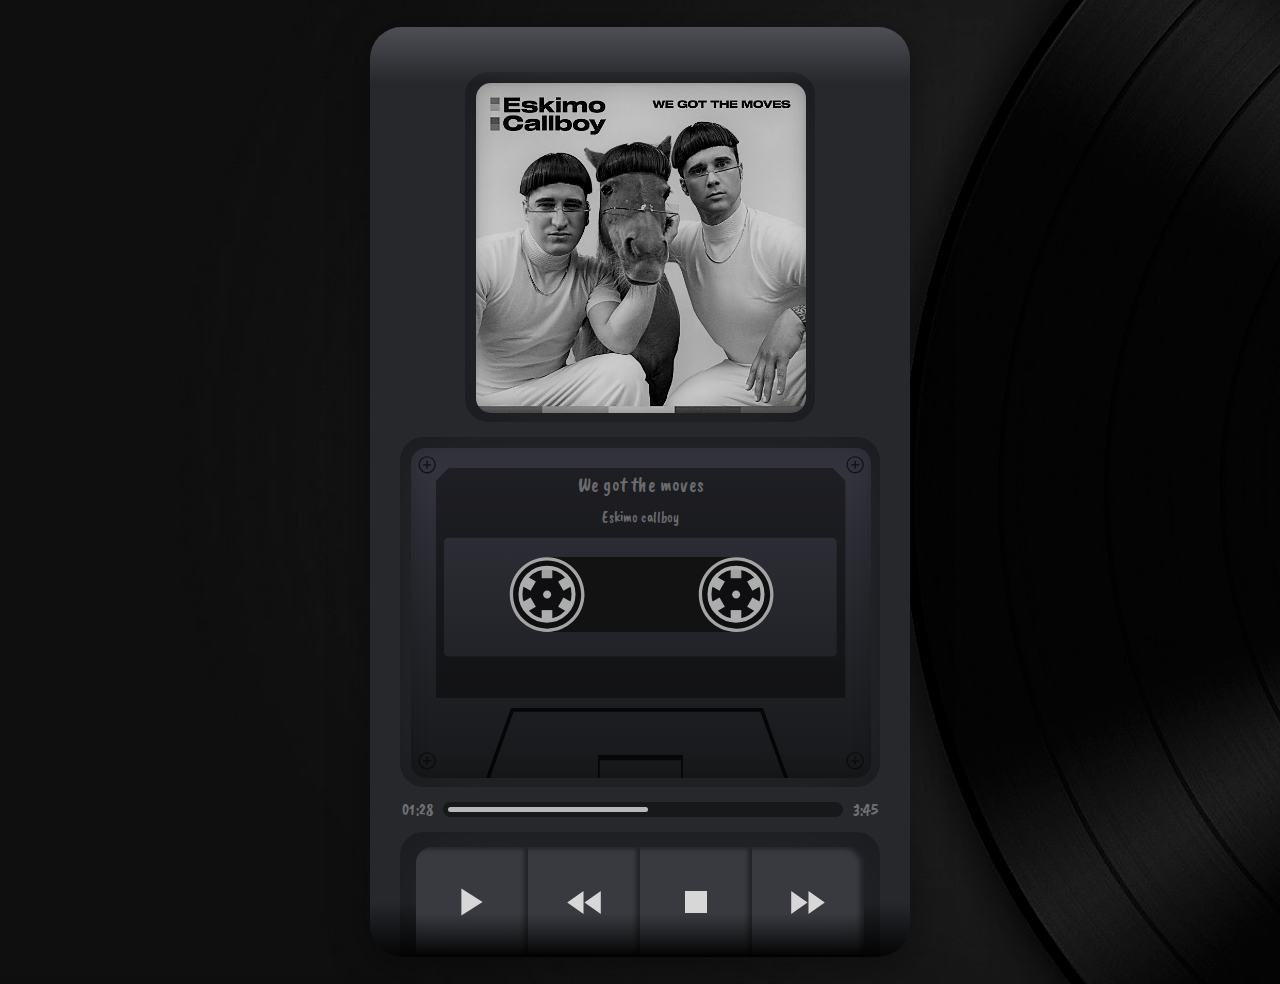
==== audio-player/index.html @ 4a2590fc "feat: added progress-bar styles" ====
<!DOCTYPE html>
<html lang="en">
<head>
    <meta charset="UTF-8">
    <link rel="shortcut icon" href="./assets/svg/favicon.svg" type="image/x-icon">
    <title>Audio player</title>
    <link rel="stylesheet" type="text/css" href="style.css">
    <link rel="stylesheet" type="text/css" href="normilize.css">
    <link rel="preconnect" href="https://fonts.googleapis.com">
    <link rel="preconnect" href="https://fonts.gstatic.com" crossorigin>
    <link href="https://fonts.googleapis.com/css2?family=Caveat+Brush&display=swap" rel="stylesheet">
</head>
<body>
<!--<audio src="./assets/music/wgtm.mp3"></audio>-->
<div class="container">
    <div class="player-body">
        <div class="player-head">
            <div class="head-dots"></div>
        </div>
        <div class="player-main">
            <div class="screen__container cover">
                <div class="screen-body cover"></div>
            </div>
            <div class="screen__container">
                <div class="screen-body">
                    <div class="screw"></div>
                    <div class="screw"></div>
                    <div class="screw"></div>
                    <div class="screw"></div>
                    <div class="cassette__container">
                        <div class="cassette__title song">We got the moves</div>
                        <div class="cassette__title band">Eskimo callboy</div>
                        <div class="cassette__inner">
                            <div class="wheels__container">
                                <div class="wheel"></div>
                                <div class="wheel-separator"></div>
                                <div class="wheel"></div>
                            </div>
                        </div>
                    </div>
                    <div class="pit__container">
                        <div class="big-pit">
                            <div class="small-pit"></div>
                        </div>
                    </div>
                </div>
            </div>
            <div class="progress-bar__container">
                <span class="current-time time">01:28</span>
                <div class="progress-bar">
                    <div class="current-progress"></div>
                    <div class="pipka"></div>
                </div>
                <span class="max-time time">3:45</span>
            </div>
            <div class="buttons__container">
                <div class="button pl">
                    <div class="play-btn btn-logo"></div>
                </div>
                <div class="button pr">
                    <div class="prev-btn btn-logo"></div>
                </div>
                <div class="button st">
                    <div class="stop-btn btn-logo"></div>
                </div>
                <div class="button n">
                    <div class="next-btn btn-logo"></div>
                </div>
            </div>
        </div>
        <div class="player-bottom"></div>
    </div>
</div>
<script src="index.js"></script>
</body>
</html>
---- audio-player/style.css ----
body {
    background: url("./assets/img/bg.jpg") no-repeat;
    background-size: cover;
}

.container {
    width: 540px;
    height: 930px;
    margin: 3vh auto 3vh;
}

.player-body {
    display: flex;
    flex-direction: column;
    justify-content: space-between;
    width: 100%;
    height: 100%;
    background: #26282C;
    box-shadow: 0 8px 40px rgba(0, 0, 0, 0.4);
    border-radius: 32px;
    position: relative;
}

.player-head {
    z-index: 999;
    position: relative;
    width: 100%;
    height: 56px;
    background: linear-gradient(180deg, rgba(38, 40, 44, 0) 0%, #4E4F55 100%);
    border-radius: 0 0 32px 32px;
    transform: matrix(1, 0, 0, -1, 0, 0);
}



.player-bottom {
    position: relative;
    z-index: 999;
    width: 100%;
    height: 56px;
    background: linear-gradient(180deg, rgba(57, 58, 64, 0) 0%, #000000 100%);
    opacity: 0.9;
    border-radius: 0 0 32px 32px;
}

.player-main {
    display: flex;
    flex-direction: column;
    justify-content: flex-end;
    align-items: center;
    gap: 15px;
    position: absolute;
    bottom: 0;
    left: 30px;
    margin: 0 auto;
    width: 480px;
    height: 900px;
}

.screen__container {
    width: 100%;
    height: 350px;
    background: #26282C;
    box-shadow: inset 0 0 90px rgba(0, 0, 0, 0.4);
    border-radius: 24px;
}

.screen__container.cover {
    width: 350px;
}

.screen-body.cover {
    background: url("./assets/img/wgtm.jpg") no-repeat;
    background-size: contain;
}


.screen-body {
    display: flex;
    flex-direction: column;
    align-items: center;
    justify-content: flex-end;
    position: relative;
    width: calc(100% - 20px);
    height: calc(100% - 20px);
    margin: 11px;
    background: linear-gradient(0deg, #17181A 0%, #34353E 100%);
    box-shadow: inset 0 0 20px rgba(0, 0, 0, 0.2);
    border-radius: 15px;
}

.screw {
    width: 18px;
    height: 18px;
    background: url("./assets/svg/bolt.svg");
    background-size: contain;
}

.screen-body .screw:nth-child(1) {
    position: absolute;
    left: 7px;
    top: 8px;
}

.screen-body .screw:nth-child(2) {
    position: absolute;
    right: 7px;
    top: 8px;
}

.screen-body .screw:nth-child(3) {
    position: absolute;
    left: 7px;
    bottom: 8px;
}

.screen-body .screw:nth-child(4) {
    position: absolute;
    right: 7px;
    bottom: 8px;
}

.cassette__container {
    display: flex;
    flex-direction: column;
    align-items: center;
    width: 410px;
    height: 230px;
    background: url("./assets/svg/cassette.svg") no-repeat;
    background-size: cover;
}

.cassette__title {
    font-family: Caveat Brush, serif;
    line-height: 33px;
    text-align: center;
    letter-spacing: 0.01em;
    color: rgba(184, 184, 185, 0.5);
    height: 33px;
}

.cassette__title.song{
    font-size: 20px;
}

.cassette__title.band{
    font-size: 15px;
}

.cassette__inner {
    display: flex;
    flex-direction: column;
    align-items: center;
    justify-content: center;
    width: 386px;
    height: 120px;
}

.wheels__container {
    display: flex;
    justify-content: space-between;
    position: relative;
    width: 265px;
    height: 75px;
}

.wheel-separator {
    position: absolute;
    z-index: 0;
    left: 37px;
    width: 190px;
    height: 100%;
    background: rgba(18, 18, 18, 1);
}

.wheel {
    z-index: 999;
    height: 100%;
    width: 76px;
    background: url("./assets/svg/wheel.svg") no-repeat;
    background-size: contain;
    animation: rotate 2s linear infinite;
    animation-play-state: paused;
}

.pit__container {
    margin-top: 10px;
    width: 310px;
    height: 70px;
}

.big-pit {
    display: flex;
    flex-direction: column;
    justify-content: flex-end;
    align-items: center;
    width: 100%;
    height: 100%;
    background: url("./assets/svg/big-border.svg") no-repeat;
    background-size: contain;
}

.small-pit {
    width: 86px;
    height: 23px;
    background: url("./assets/svg/small-border.svg") no-repeat;
    background-size: contain;
}

.buttons__container {
    display: flex;
    align-items: end;
    justify-content: center;
    width: 100%;
    height: 125px;
    background: #26282C;
    box-shadow: inset 1px 2px 90px rgba(0, 0, 0, 0.4);
    border-radius: 24px 24px 0 0;
}

.button {
    cursor: pointer;
    z-index: 99999;
    display: flex;
    justify-content: center;
    align-items: center;
    width: 112px;
    height: 110px;
    background: linear-gradient(180deg, rgba(57,58,64,1) 0%, rgba(57,58,64,1) 60%, rgba(0,0,0,0.6250875350140056) 100%);
    box-shadow: inset -4px 2px 4px rgba(0, 0, 0, 0.4);
}

.button:hover{
    background: linear-gradient(180deg, #26282C 0%, rgba(57,58,64,1) 60%, rgba(0,0,0,0.6250875350140056) 100%);
}

.button._active {
    background: linear-gradient(180deg, #26282C 0%, #26282C 60%, rgba(0,0,0,0.6250875350140056) 100%);
}

.button:active {
    background: linear-gradient(180deg, #26282C 0%, #26282C 60%, rgba(0,0,0,0.6250875350140056) 100%);
}

.buttons__container div:first-child{
    border-radius: 16px 0 0 0;
}

.buttons__container div:last-child{
    border-radius: 0 16px 0 0;
}

.play-btn {
    width: 100%;
    height: 100%;
    background: url("./assets/svg/play.svg") 50% 50% no-repeat;
    background-size: 20%;
}

.stop-btn {
    width: 100%;
    height: 100%;
    background: url("./assets/svg/stop.svg") 50% 50% no-repeat;
    background-size: 20%;
}

.prev-btn {
    width: 100%;
    height: 100%;
    background: url("./assets/svg/prev.svg") 50% 50% no-repeat;
    background-size: 30%;
}

.next-btn {
    width: 100%;
    height: 100%;
    background: url("./assets/svg/next.svg") 50% 50% no-repeat;
    background-size: 30%;
}

.btn-logo:hover {
    filter: invert(0%) sepia(0%) saturate(373%) hue-rotate(230deg) brightness(81%) contrast(92%);
}

.btn-logo:active {
    filter: invert(68%) sepia(5%) saturate(254%) hue-rotate(187deg) brightness(98%) contrast(95%);
}

.btn-logo._active {
    filter: invert(68%) sepia(5%) saturate(254%) hue-rotate(187deg) brightness(98%) contrast(95%);
}

.progress-bar {
    cursor: pointer;
    display: flex;
    align-items: center;
    background: rgb(0 0 0 / 40%);
    width: 400px;
    height: 15px;
    border-radius: 10px;
}

.current-progress {
    margin-left: 5px;
    background: rgba(184, 184, 185, 1);
    width: 200px;
    height: 5px;
    border-radius: 10px;
}

.progress-bar__container {
    display: flex;
    align-items: center;
}

.time {
    margin: 0 10px;
    font-family: Caveat Brush, serif;
    line-height: 10px;
    text-align: center;
    letter-spacing: 0.01em;
    color: rgba(184, 184, 185, 0.5);
}

@keyframes rotate {
    0%{
        transform: rotate(0deg);
    }
    100% {
        transform: rotate(360deg);
    }
}

.wheel._active {
    /*animation: rotate 0.5s linear infinite;*/
    animation-play-state: running;
}
---- audio-player/normilize.css ----
/*! normalize.css v8.0.1 | MIT License | github.com/necolas/normalize.css */

/* Document
   ========================================================================== */

/**
 * 1. Correct the line height in all browsers.
 * 2. Prevent adjustments of font size after orientation changes in iOS.
 */

html {
    line-height: 1.15; /* 1 */
    -webkit-text-size-adjust: 100%; /* 2 */
}

/* Sections
   ========================================================================== */

/**
 * Remove the margin in all browsers.
 */

body {
    margin: 0;
}

/**
 * Render the `main` element consistently in IE.
 */

main {
    display: block;
}

/**
 * Correct the font size and margin on `h1` elements within `section` and
 * `article` contexts in Chrome, Firefox, and Safari.
 */

h1 {
    font-size: 2em;
    margin: 0.67em 0;
}

/* Grouping content
   ========================================================================== */

/**
 * 1. Add the correct box sizing in Firefox.
 * 2. Show the overflow in Edge and IE.
 */

hr {
    box-sizing: content-box; /* 1 */
    height: 0; /* 1 */
    overflow: visible; /* 2 */
}

/**
 * 1. Correct the inheritance and scaling of font size in all browsers.
 * 2. Correct the odd `em` font sizing in all browsers.
 */

pre {
    font-family: monospace, monospace; /* 1 */
    font-size: 1em; /* 2 */
}

/* Text-level semantics
   ========================================================================== */

/**
 * Remove the gray background on active links in IE 10.
 */

a {
    background-color: transparent;
}

/**
 * 1. Remove the bottom border in Chrome 57-
 * 2. Add the correct text decoration in Chrome, Edge, IE, Opera, and Safari.
 */

abbr[title] {
    border-bottom: none; /* 1 */
    text-decoration: underline; /* 2 */
    /* 2 */
}

/**
 * Add the correct font weight in Chrome, Edge, and Safari.
 */

b,
strong {
    font-weight: bolder;
}

/**
 * 1. Correct the inheritance and scaling of font size in all browsers.
 * 2. Correct the odd `em` font sizing in all browsers.
 */

code,
kbd,
samp {
    font-family: monospace, monospace; /* 1 */
    font-size: 1em; /* 2 */
}

/**
 * Add the correct font size in all browsers.
 */

small {
    font-size: 80%;
}

/**
 * Prevent `sub` and `sup` elements from affecting the line height in
 * all browsers.
 */

sub,
sup {
    font-size: 75%;
    line-height: 0;
    position: relative;
    vertical-align: baseline;
}

sub {
    bottom: -0.25em;
}

sup {
    top: -0.5em;
}

/* Embedded content
   ========================================================================== */

/**
 * Remove the border on images inside links in IE 10.
 */

img {
    border-style: none;
}

/* Forms
   ========================================================================== */

/**
 * 1. Change the font styles in all browsers.
 * 2. Remove the margin in Firefox and Safari.
 */

button,
input,
optgroup,
select,
textarea {
    font-family: inherit; /* 1 */
    font-size: 100%; /* 1 */
    line-height: 1.15; /* 1 */
    margin: 0; /* 2 */
}

/**
 * Show the overflow in IE.
 * 1. Show the overflow in Edge.
 */

button,
input { /* 1 */
    overflow: visible;
}

/**
 * Remove the inheritance of text transform in Edge, Firefox, and IE.
 * 1. Remove the inheritance of text transform in Firefox.
 */

button,
select { /* 1 */
    text-transform: none;
}

/**
 * Correct the inability to style clickable types in iOS and Safari.
 */

button,
[type="button"],
[type="reset"],
[type="submit"] {
    -webkit-appearance: button;
}

/**
 * Remove the inner border and padding in Firefox.
 */

button::-moz-focus-inner,
[type="button"]::-moz-focus-inner,
[type="reset"]::-moz-focus-inner,
[type="submit"]::-moz-focus-inner {
    border-style: none;
    padding: 0;
}

/**
 * Restore the focus styles unset by the previous rule.
 */

button:-moz-focusring,
[type="button"]:-moz-focusring,
[type="reset"]:-moz-focusring,
[type="submit"]:-moz-focusring {
    outline: 1px dotted ButtonText;
}

/**
 * Correct the padding in Firefox.
 */

fieldset {
    padding: 0.35em 0.75em 0.625em;
}

/**
 * 1. Correct the text wrapping in Edge and IE.
 * 2. Correct the color inheritance from `fieldset` elements in IE.
 * 3. Remove the padding so developers are not caught out when they zero out
 *    `fieldset` elements in all browsers.
 */

legend {
    box-sizing: border-box; /* 1 */
    color: inherit; /* 2 */
    display: table; /* 1 */
    max-width: 100%; /* 1 */
    padding: 0; /* 3 */
    white-space: normal; /* 1 */
}

/**
 * Add the correct vertical alignment in Chrome, Firefox, and Opera.
 */

progress {
    vertical-align: baseline;
}

/**
 * Remove the default vertical scrollbar in IE 10+.
 */

textarea {
    overflow: auto;
}

/**
 * 1. Add the correct box sizing in IE 10.
 * 2. Remove the padding in IE 10.
 */

[type="checkbox"],
[type="radio"] {
    box-sizing: border-box; /* 1 */
    padding: 0; /* 2 */
}

/**
 * Correct the cursor style of increment and decrement buttons in Chrome.
 */

[type="number"]::-webkit-inner-spin-button,
[type="number"]::-webkit-outer-spin-button {
    height: auto;
}

/**
 * 1. Correct the odd appearance in Chrome and Safari.
 * 2. Correct the outline style in Safari.
 */

[type="search"] {
    -webkit-appearance: textfield; /* 1 */
    outline-offset: -2px; /* 2 */
}

/**
 * Remove the inner padding in Chrome and Safari on macOS.
 */

[type="search"]::-webkit-search-decoration {
    -webkit-appearance: none;
}

/**
 * 1. Correct the inability to style clickable types in iOS and Safari.
 * 2. Change font properties to `inherit` in Safari.
 */

::-webkit-file-upload-button {
    -webkit-appearance: button; /* 1 */
    font: inherit; /* 2 */
}

/* Interactive
   ========================================================================== */

/*
 * Add the correct display in Edge, IE 10+, and Firefox.
 */

details {
    display: block;
}

/*
 * Add the correct display in all browsers.
 */

summary {
    display: list-item;
}

/* Misc
   ========================================================================== */

/**
 * Add the correct display in IE 10+.
 */

template {
    display: none;
}

/**
 * Add the correct display in IE 10.
 */

[hidden] {
    display: none;
}
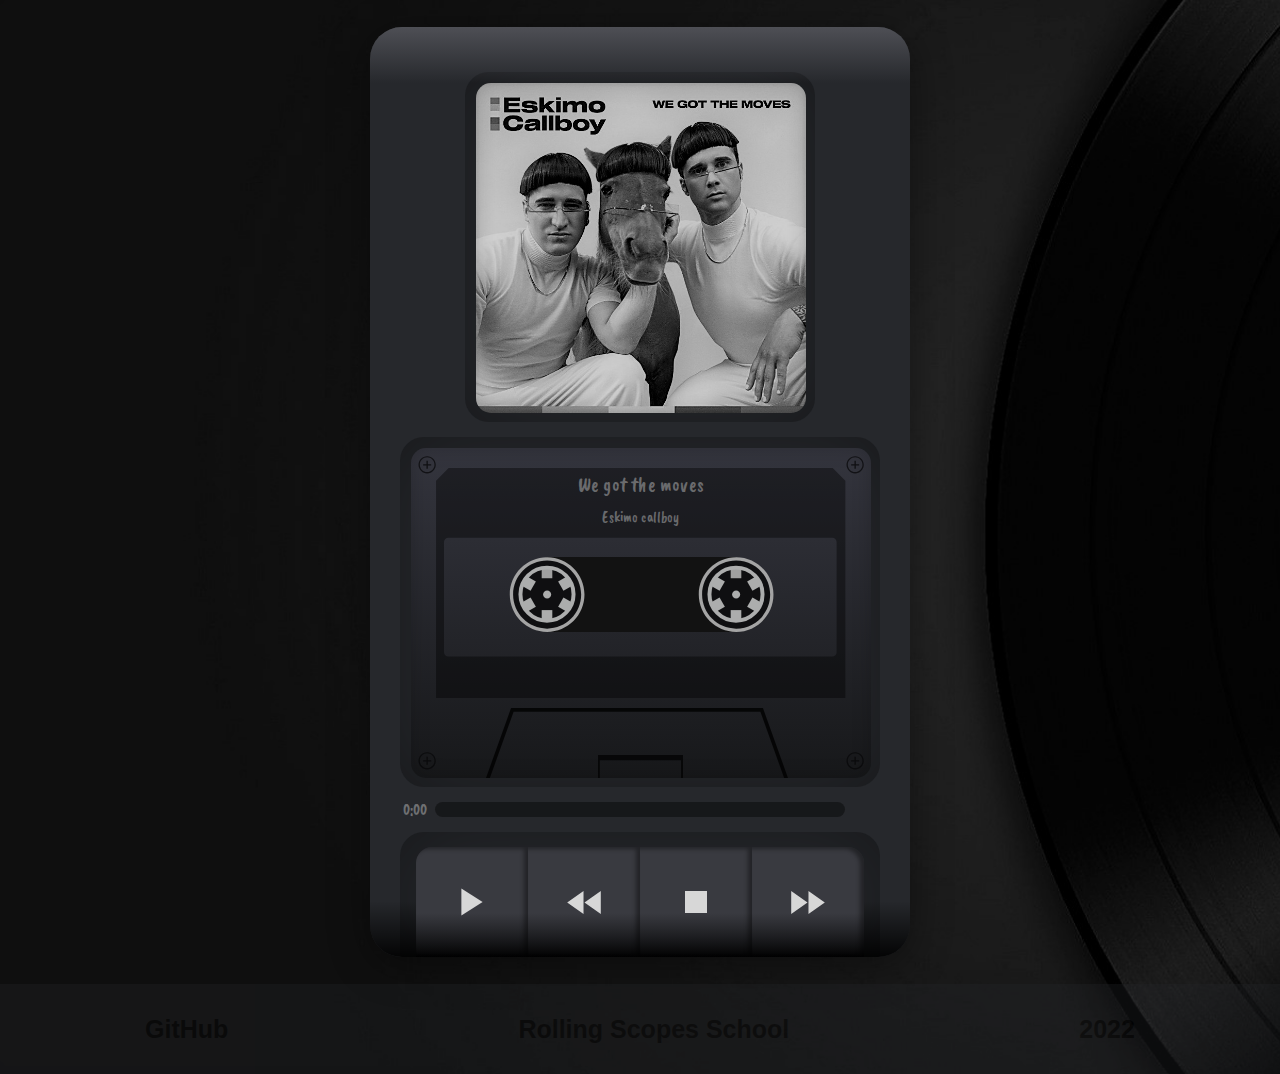
==== commit 7123e8b2: "feat: added footer" ====
--- a/audio-player/index.html
+++ b/audio-player/index.html
@@ -4,6 +4,7 @@
     <meta charset="UTF-8">
     <link rel="shortcut icon" href="./assets/svg/favicon.svg" type="image/x-icon">
     <title>Audio player</title>
+    <meta name="viewport" content="width=device-width, initial-scale=1.0">
     <link rel="stylesheet" type="text/css" href="style.css">
     <link rel="stylesheet" type="text/css" href="normilize.css">
     <link rel="preconnect" href="https://fonts.googleapis.com">
@@ -71,6 +72,13 @@
         <div class="player-bottom"></div>
     </div>
 </div>
+<footer>
+    <div class="footer__container">
+        <div class="link github">GitHub</div>
+        <div class="link rs-logo">Rolling Scopes School</div>
+        <div class="link year">2022</div>
+    </div>
+</footer>
 <script src="index.js"></script>
 </body>
 </html>--- a/audio-player/style.css
+++ b/audio-player/style.css
@@ -291,6 +291,7 @@
 }
 
 .progress-bar {
+    padding: 0 5px;
     cursor: pointer;
     display: flex;
     align-items: center;
@@ -301,24 +302,47 @@
 }
 
 .current-progress {
-    margin-left: 5px;
     background: rgba(184, 184, 185, 1);
-    width: 200px;
-    height: 5px;
+    height: 6px;
     border-radius: 10px;
 }
 
 .progress-bar__container {
+    width: 480px;
+    justify-content: space-between;
     display: flex;
     align-items: center;
 }
 
 .time {
-    margin: 0 10px;
+    width: 30px;
     font-family: Caveat Brush, serif;
     line-height: 10px;
     text-align: center;
     letter-spacing: 0.01em;
+    color: rgba(184, 184, 185, 0.5);
+}
+
+
+
+.footer__container {
+    display: flex;
+    align-items: center;
+    justify-content: space-around;
+    width: 100%;
+    height: 90px;
+    background: #26282C;
+    opacity: 0.3;
+}
+
+.link {
+    cursor: pointer;
+    font-size: 25px;
+    font-family: Arial, sans-serif;
+    font-weight: 700;
+}
+
+.link:hover {
     color: rgba(184, 184, 185, 0.5);
 }
 
@@ -332,7 +356,6 @@
 }
 
 .wheel._active {
-    /*animation: rotate 0.5s linear infinite;*/
     animation-play-state: running;
 }
 
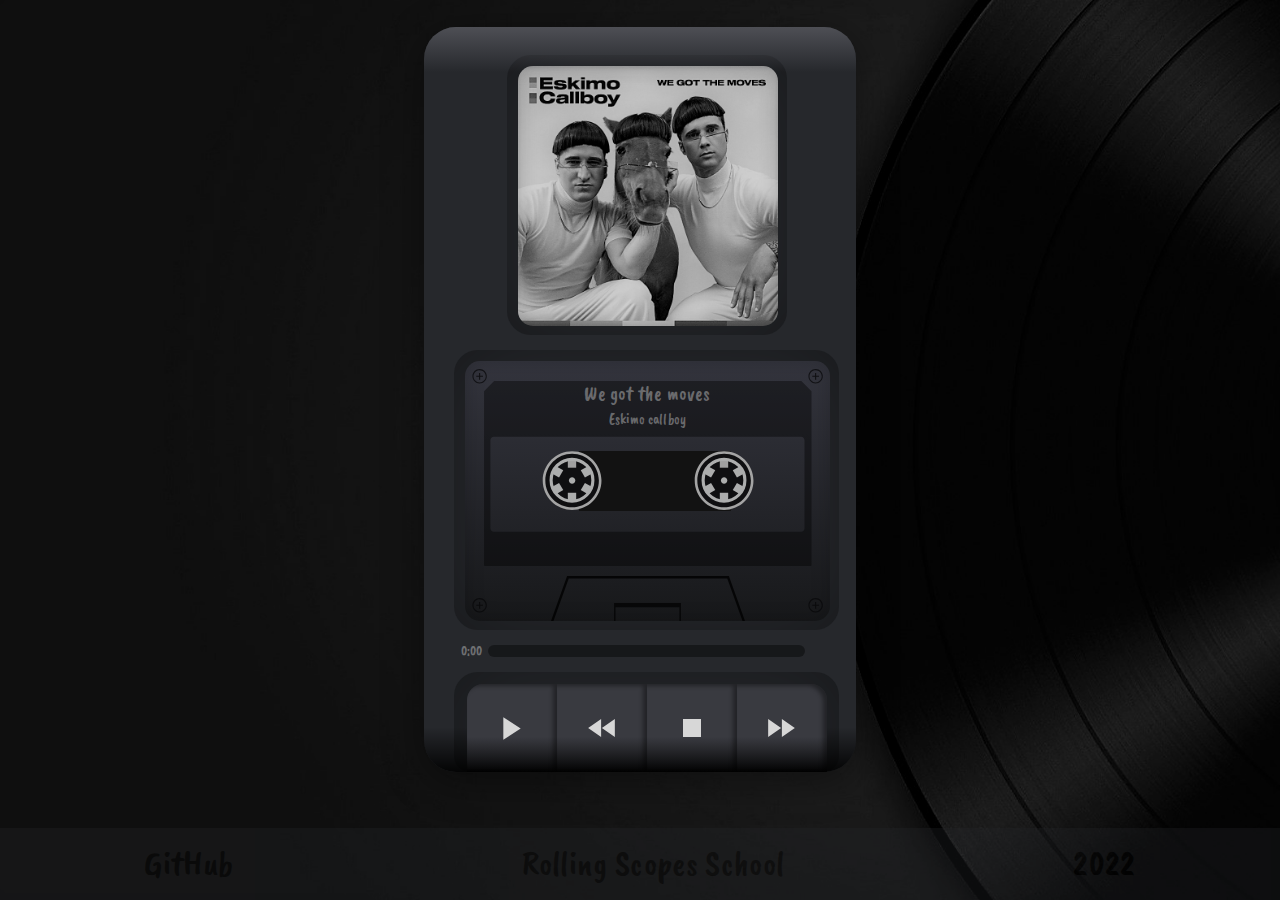
==== commit 8d1d7b0f: "fix: fixed footer" ====
--- a/audio-player/index.html
+++ b/audio-player/index.html
@@ -74,8 +74,8 @@
 </div>
 <footer>
     <div class="footer__container">
-        <div class="link github">GitHub</div>
-        <div class="link rs-logo">Rolling Scopes School</div>
+        <div class="link github"><a href="https://github.com/beenar-0" class="link">GitHub</a></div>
+        <div class="link rs-logo"><a href="https://rs.school/js-stage0/" class="link">Rolling Scopes School</a></div>
         <div class="link year">2022</div>
     </div>
 </footer>
--- a/audio-player/style.css
+++ b/audio-player/style.css
@@ -1,11 +1,91 @@
+/*Обнуление*/
+* {
+    padding: 0;
+    margin: 0;
+    border: 0;
+}
+
+*, *:before, *:after {
+    -moz-box-sizing: border-box;
+    -webkit-box-sizing: border-box;
+    box-sizing: border-box;
+}
+
+:focus, :active {
+    outline: none;
+}
+
+a:focus, a:active {
+    outline: none;
+}
+
+nav, footer, header, aside {
+    display: block;
+}
+
+html, body {
+    height: 100%;
+    width: 100%;
+    line-height: 1;
+    font-size: 14px;
+    -ms-text-size-adjust: 100%;
+    -moz-text-size-adjust: 100%;
+    -webkit-text-size-adjust: 100%;
+}
+
+input, button, textarea {
+    font-family: inherit;
+}
+
+input::-ms-clear {
+    display: none;
+}
+
+button {
+    cursor: pointer;
+}
+
+button::-moz-focus-inner {
+    padding: 0;
+    border: 0;
+}
+
+a, a:visited {
+    text-decoration: none;
+}
+
+a:hover {
+    text-decoration: none;
+}
+
+ul li {
+    list-style: none;
+}
+
+img {
+    vertical-align: top;
+}
+
+h1, h2, h3, h4, h5, h6 {
+    font-size: inherit;
+    font-weight: inherit;
+}
+
+/*--------------------*/
+
 body {
-    background: url("./assets/img/bg.jpg") no-repeat;
+    min-height: 890px;
+    display: flex;
+    flex-direction: column;
+    justify-content: space-between;
+    background: url("./assets/img/bg.jpg") no-repeat fixed;
     background-size: cover;
+    height: 100vh;
 }
 
 .container {
-    width: 540px;
-    height: 930px;
+    width: 432px;
+    height: 745px;
     margin: 3vh auto 3vh;
 }
 
@@ -14,7 +94,7 @@
     flex-direction: column;
     justify-content: space-between;
     width: 100%;
-    height: 100%;
+    height: 745px;
     background: #26282C;
     box-shadow: 0 8px 40px rgba(0, 0, 0, 0.4);
     border-radius: 32px;
@@ -25,7 +105,7 @@
     z-index: 999;
     position: relative;
     width: 100%;
-    height: 56px;
+    height: 45px;
     background: linear-gradient(180deg, rgba(38, 40, 44, 0) 0%, #4E4F55 100%);
     border-radius: 0 0 32px 32px;
     transform: matrix(1, 0, 0, -1, 0, 0);
@@ -37,7 +117,7 @@
     position: relative;
     z-index: 999;
     width: 100%;
-    height: 56px;
+    height: 45px;
     background: linear-gradient(180deg, rgba(57, 58, 64, 0) 0%, #000000 100%);
     opacity: 0.9;
     border-radius: 0 0 32px 32px;
@@ -53,20 +133,20 @@
     bottom: 0;
     left: 30px;
     margin: 0 auto;
-    width: 480px;
-    height: 900px;
+    width: 385px;
+    height: 720px;
 }
 
 .screen__container {
     width: 100%;
-    height: 350px;
+    height: 280px;
     background: #26282C;
     box-shadow: inset 0 0 90px rgba(0, 0, 0, 0.4);
     border-radius: 24px;
 }
 
 .screen__container.cover {
-    width: 350px;
+    width: 280px;
 }
 
 .screen-body.cover {
@@ -90,8 +170,8 @@
 }
 
 .screw {
-    width: 18px;
-    height: 18px;
+    width: 15px;
+    height: 15px;
     background: url("./assets/svg/bolt.svg");
     background-size: contain;
 }
@@ -124,19 +204,19 @@
     display: flex;
     flex-direction: column;
     align-items: center;
-    width: 410px;
-    height: 230px;
+    width: 328px;
+    height: 185px;
     background: url("./assets/svg/cassette.svg") no-repeat;
     background-size: cover;
 }
 
 .cassette__title {
     font-family: Caveat Brush, serif;
-    line-height: 33px;
+    line-height: 26px;
     text-align: center;
     letter-spacing: 0.01em;
     color: rgba(184, 184, 185, 0.5);
-    height: 33px;
+    height: 26px;
 }
 
 .cassette__title.song{
@@ -152,23 +232,23 @@
     flex-direction: column;
     align-items: center;
     justify-content: center;
-    width: 386px;
-    height: 120px;
+    width: 308px;
+    height: 96px;
 }
 
 .wheels__container {
     display: flex;
     justify-content: space-between;
     position: relative;
-    width: 265px;
-    height: 75px;
+    width: 212px;
+    height: 60px;
 }
 
 .wheel-separator {
     position: absolute;
     z-index: 0;
     left: 37px;
-    width: 190px;
+    width: 152px;
     height: 100%;
     background: rgba(18, 18, 18, 1);
 }
@@ -176,7 +256,7 @@
 .wheel {
     z-index: 999;
     height: 100%;
-    width: 76px;
+    width: 60px;
     background: url("./assets/svg/wheel.svg") no-repeat;
     background-size: contain;
     animation: rotate 2s linear infinite;
@@ -185,8 +265,8 @@
 
 .pit__container {
     margin-top: 10px;
-    width: 310px;
-    height: 70px;
+    width: 248px;
+    height: 45px;
 }
 
 .big-pit {
@@ -196,13 +276,13 @@
     align-items: center;
     width: 100%;
     height: 100%;
-    background: url("./assets/svg/big-border.svg") no-repeat;
+    background: url("./assets/svg/big-border.svg") 50% 50% no-repeat;
     background-size: contain;
 }
 
 .small-pit {
-    width: 86px;
-    height: 23px;
+    width: 68px;
+    height: 18px;
     background: url("./assets/svg/small-border.svg") no-repeat;
     background-size: contain;
 }
@@ -212,10 +292,10 @@
     align-items: end;
     justify-content: center;
     width: 100%;
-    height: 125px;
+    height: 100px;
     background: #26282C;
     box-shadow: inset 1px 2px 90px rgba(0, 0, 0, 0.4);
-    border-radius: 24px 24px 0 0;
+    border-radius: 24px 24px 16px 16px;
 }
 
 .button {
@@ -224,8 +304,8 @@
     display: flex;
     justify-content: center;
     align-items: center;
-    width: 112px;
-    height: 110px;
+    width: 90px;
+    height: 88px;
     background: linear-gradient(180deg, rgba(57,58,64,1) 0%, rgba(57,58,64,1) 60%, rgba(0,0,0,0.6250875350140056) 100%);
     box-shadow: inset -4px 2px 4px rgba(0, 0, 0, 0.4);
 }
@@ -296,54 +376,62 @@
     display: flex;
     align-items: center;
     background: rgb(0 0 0 / 40%);
-    width: 400px;
-    height: 15px;
+    width: 320px;
+    height: 12px;
     border-radius: 10px;
 }
 
 .current-progress {
     background: rgba(184, 184, 185, 1);
-    height: 6px;
+    height: 4px;
     border-radius: 10px;
 }
 
 .progress-bar__container {
-    width: 480px;
+    width: 384px;
     justify-content: space-between;
     display: flex;
     align-items: center;
 }
 
 .time {
-    width: 30px;
+    margin: 0 5px;
+    width: 24px;
     font-family: Caveat Brush, serif;
-    line-height: 10px;
+    line-height: 8px;
     text-align: center;
     letter-spacing: 0.01em;
     color: rgba(184, 184, 185, 0.5);
 }
 
-
-
 .footer__container {
     display: flex;
     align-items: center;
     justify-content: space-around;
     width: 100%;
-    height: 90px;
+    min-width: 432px;
+    height: 72px;
     background: #26282C;
     opacity: 0.3;
 }
 
 .link {
     cursor: pointer;
-    font-size: 25px;
-    font-family: Arial, sans-serif;
-    font-weight: 700;
+    font-family: Caveat Brush, serif;
+    line-height: 26px;
+    text-align: center;
+    letter-spacing: 0.01em;
+    color: black;
+    font-size: 35px;
 }
 
 .link:hover {
     color: rgba(184, 184, 185, 0.5);
+}
+
+a {
+    text-decoration: none;
+    color: black;
 }
 
 @keyframes rotate {
@@ -361,3 +449,4 @@
 
 
 
+
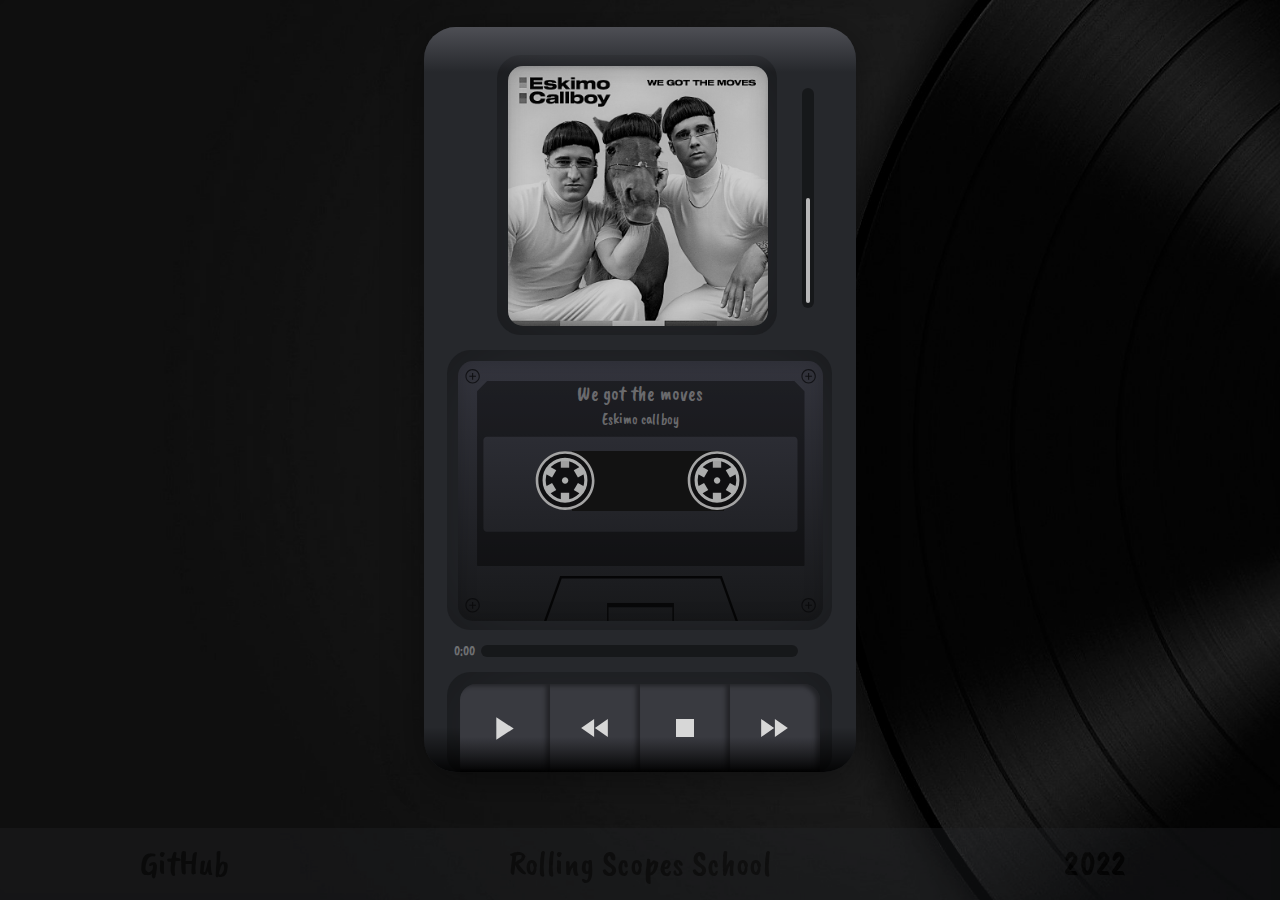
==== commit 1fcc0dbc: "feat: added volume-bar and fixed some bugs" ====
--- a/audio-player/index.html
+++ b/audio-player/index.html
@@ -12,64 +12,73 @@
     <link href="https://fonts.googleapis.com/css2?family=Caveat+Brush&display=swap" rel="stylesheet">
 </head>
 <body>
-<!--<audio src="./assets/music/wgtm.mp3"></audio>-->
-<div class="container">
-    <div class="player-body">
-        <div class="player-head">
-            <div class="head-dots"></div>
-        </div>
-        <div class="player-main">
-            <div class="screen__container cover">
-                <div class="screen-body cover"></div>
+<div class="wrapper">
+    <div class="container">
+        <div class="player-body">
+            <div class="player-head">
+                <div class="head-dots"></div>
             </div>
-            <div class="screen__container">
-                <div class="screen-body">
-                    <div class="screw"></div>
-                    <div class="screw"></div>
-                    <div class="screw"></div>
-                    <div class="screw"></div>
-                    <div class="cassette__container">
-                        <div class="cassette__title song">We got the moves</div>
-                        <div class="cassette__title band">Eskimo callboy</div>
-                        <div class="cassette__inner">
-                            <div class="wheels__container">
-                                <div class="wheel"></div>
-                                <div class="wheel-separator"></div>
-                                <div class="wheel"></div>
+            <div class="player-main">
+                <div class="top__container">
+                    <div class="screen__container cover">
+                        <div class="screen-body cover"></div>
+                    </div>
+                    <div class="volume__container">
+                        <div class="volume-bar">
+                            <div class="current-volume"></div>
+                        </div>
+                        <div class="volume-icon"></div>
+                    </div>
+                </div>
+                <div class="screen__container">
+                    <div class="screen-body">
+                        <div class="screw"></div>
+                        <div class="screw"></div>
+                        <div class="screw"></div>
+                        <div class="screw"></div>
+                        <div class="cassette__container">
+                            <div class="cassette__title song">We got the moves</div>
+                            <div class="cassette__title band">Eskimo callboy</div>
+                            <div class="cassette__inner">
+                                <div class="wheels__container">
+                                    <div class="wheel"></div>
+                                    <div class="wheel-separator"></div>
+                                    <div class="wheel"></div>
+                                </div>
+                            </div>
+                        </div>
+                        <div class="pit__container">
+                            <div class="big-pit">
+                                <div class="small-pit"></div>
                             </div>
                         </div>
                     </div>
-                    <div class="pit__container">
-                        <div class="big-pit">
-                            <div class="small-pit"></div>
-                        </div>
+                </div>
+                <div class="progress-bar__container">
+                    <span class="current-time time">01:28</span>
+                    <div class="progress-bar">
+                        <div class="current-progress"></div>
+                        <div class="pipka"></div>
+                    </div>
+                    <span class="max-time time">3:45</span>
+                </div>
+                <div class="buttons__container">
+                    <div class="button pl">
+                        <div class="play-btn btn-logo"></div>
+                    </div>
+                    <div class="button pr">
+                        <div class="prev-btn btn-logo"></div>
+                    </div>
+                    <div class="button st">
+                        <div class="stop-btn btn-logo"></div>
+                    </div>
+                    <div class="button n">
+                        <div class="next-btn btn-logo"></div>
                     </div>
                 </div>
             </div>
-            <div class="progress-bar__container">
-                <span class="current-time time">01:28</span>
-                <div class="progress-bar">
-                    <div class="current-progress"></div>
-                    <div class="pipka"></div>
-                </div>
-                <span class="max-time time">3:45</span>
-            </div>
-            <div class="buttons__container">
-                <div class="button pl">
-                    <div class="play-btn btn-logo"></div>
-                </div>
-                <div class="button pr">
-                    <div class="prev-btn btn-logo"></div>
-                </div>
-                <div class="button st">
-                    <div class="stop-btn btn-logo"></div>
-                </div>
-                <div class="button n">
-                    <div class="next-btn btn-logo"></div>
-                </div>
-            </div>
+            <div class="player-bottom"></div>
         </div>
-        <div class="player-bottom"></div>
     </div>
 </div>
 <footer>
--- a/audio-player/style.css
+++ b/audio-player/style.css
@@ -83,10 +83,15 @@
     height: 100vh;
 }
 
+.wrapper {
+    margin: 0 auto;
+    min-width: 470px;
+}
+
 .container {
     width: 432px;
     height: 745px;
-    margin: 3vh auto 3vh;
+    margin: 3vh 3vw;
 }
 
 .player-body {
@@ -131,7 +136,7 @@
     gap: 15px;
     position: absolute;
     bottom: 0;
-    left: 30px;
+    left: 23px;
     margin: 0 auto;
     width: 385px;
     height: 720px;
@@ -370,6 +375,59 @@
     filter: invert(68%) sepia(5%) saturate(254%) hue-rotate(187deg) brightness(98%) contrast(95%);
 }
 
+.top__container {
+    width: 100%;
+    display: flex;
+    align-items: center;
+    justify-content: flex-end;
+    gap: 20px;
+}
+
+.volume__container {
+    margin-right: 13px;
+    height: 100%;
+    gap: 7px;
+    justify-content: flex-end;
+    display: flex;
+    flex-direction: column;
+    align-items: center;
+}
+
+.volume-bar {
+    transform: rotate(180deg);
+    flex-direction: column;
+    cursor: pointer;
+    display: flex;
+    align-items: center;
+    background: rgb(0 0 0 / 40%);
+    width: 12px;
+    height: 220px;
+    border-radius: 10px;
+    padding: 5px;
+}
+
+.current-volume {
+    background: rgba(184, 184, 185, 1);
+    width: 4px;
+    border-radius: 10px;
+}
+
+.volume-icon {
+    cursor: pointer;
+    margin-left: 2px;
+    width: 20px;
+    height: 20px;
+    background: url("./assets/svg/volume.svg") no-repeat;
+    background-size: cover;
+    filter: invert(27%) sepia(14%) saturate(0%) hue-rotate(285deg) brightness(110%) contrast(103%);
+    transition: 0.3s;
+}
+
+.volume-icon.muted {
+    background: url("./assets/svg/mute.svg") no-repeat;
+    background-size: contain;
+}
+
 .progress-bar {
     padding: 0 5px;
     cursor: pointer;
@@ -409,7 +467,7 @@
     align-items: center;
     justify-content: space-around;
     width: 100%;
-    min-width: 432px;
+    min-width: 470px;
     height: 72px;
     background: #26282C;
     opacity: 0.3;
@@ -423,6 +481,7 @@
     letter-spacing: 0.01em;
     color: black;
     font-size: 35px;
+    margin: 5px;
 }
 
 .link:hover {
@@ -432,6 +491,11 @@
 a {
     text-decoration: none;
     color: black;
+}
+
+.github,
+.year {
+    width: 100px;
 }
 
 @keyframes rotate {
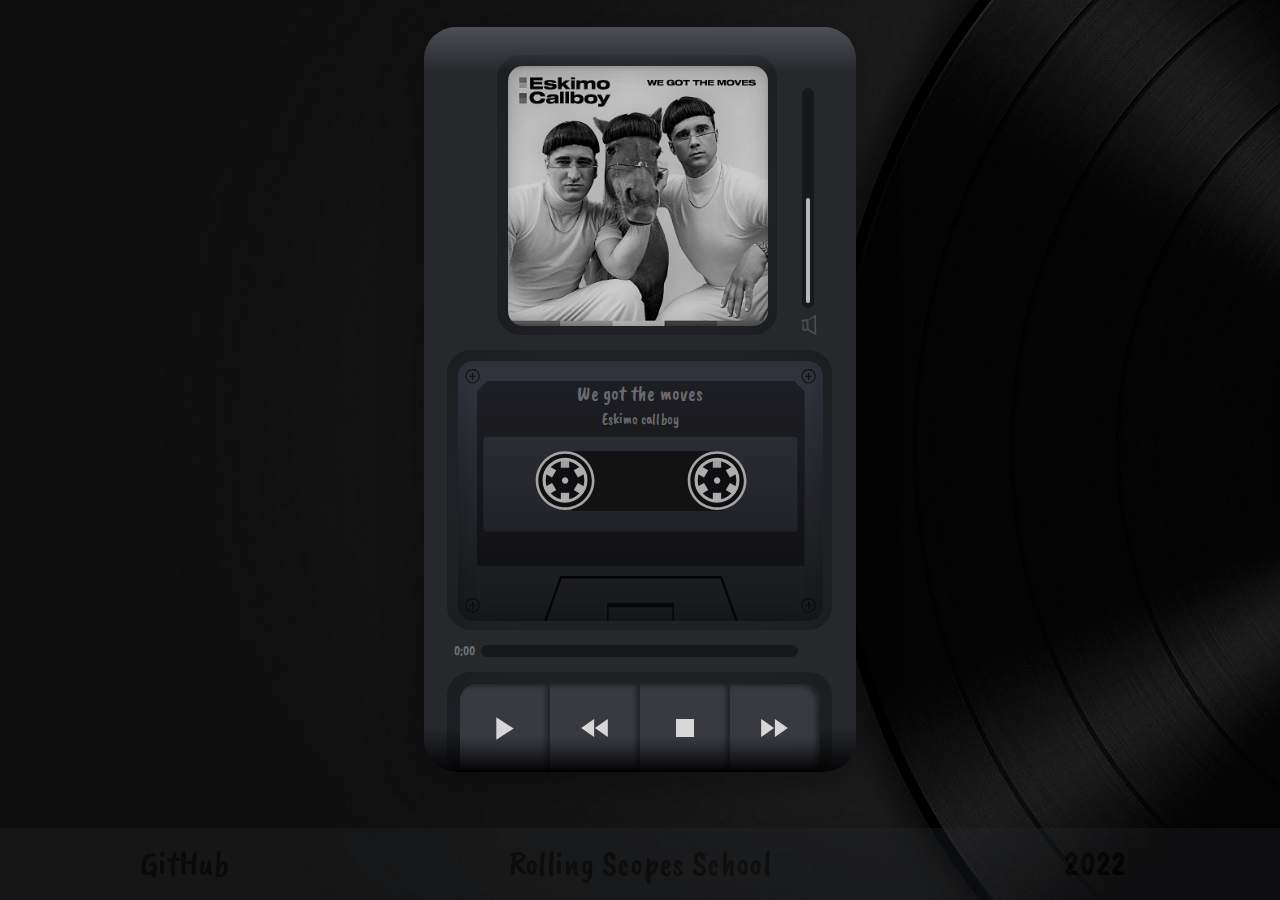
==== commit 5b45eb78: "Add files via upload" ====
--- a/audio-player/index.html
+++ b/audio-player/index.html
@@ -1,93 +1,93 @@
-<!DOCTYPE html>
-<html lang="en">
-<head>
-    <meta charset="UTF-8">
-    <link rel="shortcut icon" href="./assets/svg/favicon.svg" type="image/x-icon">
-    <title>Audio player</title>
-    <meta name="viewport" content="width=device-width, initial-scale=1.0">
-    <link rel="stylesheet" type="text/css" href="style.css">
-    <link rel="stylesheet" type="text/css" href="normilize.css">
-    <link rel="preconnect" href="https://fonts.googleapis.com">
-    <link rel="preconnect" href="https://fonts.gstatic.com" crossorigin>
-    <link href="https://fonts.googleapis.com/css2?family=Caveat+Brush&display=swap" rel="stylesheet">
-</head>
-<body>
-<div class="wrapper">
-    <div class="container">
-        <div class="player-body">
-            <div class="player-head">
-                <div class="head-dots"></div>
-            </div>
-            <div class="player-main">
-                <div class="top__container">
-                    <div class="screen__container cover">
-                        <div class="screen-body cover"></div>
-                    </div>
-                    <div class="volume__container">
-                        <div class="volume-bar">
-                            <div class="current-volume"></div>
-                        </div>
-                        <div class="volume-icon"></div>
-                    </div>
-                </div>
-                <div class="screen__container">
-                    <div class="screen-body">
-                        <div class="screw"></div>
-                        <div class="screw"></div>
-                        <div class="screw"></div>
-                        <div class="screw"></div>
-                        <div class="cassette__container">
-                            <div class="cassette__title song">We got the moves</div>
-                            <div class="cassette__title band">Eskimo callboy</div>
-                            <div class="cassette__inner">
-                                <div class="wheels__container">
-                                    <div class="wheel"></div>
-                                    <div class="wheel-separator"></div>
-                                    <div class="wheel"></div>
-                                </div>
-                            </div>
-                        </div>
-                        <div class="pit__container">
-                            <div class="big-pit">
-                                <div class="small-pit"></div>
-                            </div>
-                        </div>
-                    </div>
-                </div>
-                <div class="progress-bar__container">
-                    <span class="current-time time">01:28</span>
-                    <div class="progress-bar">
-                        <div class="current-progress"></div>
-                        <div class="pipka"></div>
-                    </div>
-                    <span class="max-time time">3:45</span>
-                </div>
-                <div class="buttons__container">
-                    <div class="button pl">
-                        <div class="play-btn btn-logo"></div>
-                    </div>
-                    <div class="button pr">
-                        <div class="prev-btn btn-logo"></div>
-                    </div>
-                    <div class="button st">
-                        <div class="stop-btn btn-logo"></div>
-                    </div>
-                    <div class="button n">
-                        <div class="next-btn btn-logo"></div>
-                    </div>
-                </div>
-            </div>
-            <div class="player-bottom"></div>
-        </div>
-    </div>
-</div>
-<footer>
-    <div class="footer__container">
-        <div class="link github"><a href="https://github.com/beenar-0" class="link">GitHub</a></div>
-        <div class="link rs-logo"><a href="https://rs.school/js-stage0/" class="link">Rolling Scopes School</a></div>
-        <div class="link year">2022</div>
-    </div>
-</footer>
-<script src="index.js"></script>
-</body>
+<!DOCTYPE html>
+<html lang="en">
+<head>
+    <meta charset="UTF-8">
+    <link rel="shortcut icon" href="./assets/svg/favicon.svg" type="image/x-icon">
+    <title>Audio player</title>
+    <meta name="viewport" content="width=device-width, initial-scale=1.0">
+    <link rel="stylesheet" type="text/css" href="style.css">
+    <link rel="stylesheet" type="text/css" href="normilize.css">
+    <link rel="preconnect" href="https://fonts.googleapis.com">
+    <link rel="preconnect" href="https://fonts.gstatic.com" crossorigin>
+    <link href="https://fonts.googleapis.com/css2?family=Caveat+Brush&display=swap" rel="stylesheet">
+</head>
+<body>
+<div class="wrapper">
+    <div class="container">
+        <div class="player-body">
+            <div class="player-head">
+                <div class="head-dots"></div>
+            </div>
+            <div class="player-main">
+                <div class="top__container">
+                    <div class="screen__container cover">
+                        <div class="screen-body cover"></div>
+                    </div>
+                    <div class="volume__container">
+                        <div class="volume-bar">
+                            <div class="current-volume"></div>
+                        </div>
+                        <div class="volume-icon"></div>
+                    </div>
+                </div>
+                <div class="screen__container">
+                    <div class="screen-body">
+                        <div class="screw"></div>
+                        <div class="screw"></div>
+                        <div class="screw"></div>
+                        <div class="screw"></div>
+                        <div class="cassette__container">
+                            <div class="cassette__title song">We got the moves</div>
+                            <div class="cassette__title band">Eskimo callboy</div>
+                            <div class="cassette__inner">
+                                <div class="wheels__container">
+                                    <div class="wheel"></div>
+                                    <div class="wheel-separator"></div>
+                                    <div class="wheel"></div>
+                                </div>
+                            </div>
+                        </div>
+                        <div class="pit__container">
+                            <div class="big-pit">
+                                <div class="small-pit"></div>
+                            </div>
+                        </div>
+                    </div>
+                </div>
+                <div class="progress-bar__container">
+                    <span class="current-time time">01:28</span>
+                    <div class="progress-bar">
+                        <div class="current-progress"></div>
+                        <div class="pipka"></div>
+                    </div>
+                    <span class="max-time time">3:45</span>
+                </div>
+                <div class="buttons__container">
+                    <div class="button pl">
+                        <div class="play-btn btn-logo"></div>
+                    </div>
+                    <div class="button pr">
+                        <div class="prev-btn btn-logo"></div>
+                    </div>
+                    <div class="button st">
+                        <div class="stop-btn btn-logo"></div>
+                    </div>
+                    <div class="button n">
+                        <div class="next-btn btn-logo"></div>
+                    </div>
+                </div>
+            </div>
+            <div class="player-bottom"></div>
+        </div>
+    </div>
+</div>
+<footer>
+    <div class="footer__container">
+        <div class="link github"><a href="https://github.com/beenar-0" class="link">GitHub</a></div>
+        <div class="link rs-logo"><a href="https://rs.school/js-stage0/" class="link">Rolling Scopes School</a></div>
+        <div class="link year">2022</div>
+    </div>
+</footer>
+<script src="index.js"></script>
+</body>
 </html>--- a/audio-player/style.css
+++ b/audio-player/style.css
@@ -1,516 +1,516 @@
-/*Обнуление*/
-* {
-    padding: 0;
-    margin: 0;
-    border: 0;
-}
-
-*, *:before, *:after {
-    -moz-box-sizing: border-box;
-    -webkit-box-sizing: border-box;
-    box-sizing: border-box;
-}
-
-:focus, :active {
-    outline: none;
-}
-
-a:focus, a:active {
-    outline: none;
-}
-
-nav, footer, header, aside {
-    display: block;
-}
-
-html, body {
-    height: 100%;
-    width: 100%;
-    line-height: 1;
-    font-size: 14px;
-    -ms-text-size-adjust: 100%;
-    -moz-text-size-adjust: 100%;
-    -webkit-text-size-adjust: 100%;
-}
-
-input, button, textarea {
-    font-family: inherit;
-}
-
-input::-ms-clear {
-    display: none;
-}
-
-button {
-    cursor: pointer;
-}
-
-button::-moz-focus-inner {
-    padding: 0;
-    border: 0;
-}
-
-a, a:visited {
-    text-decoration: none;
-}
-
-a:hover {
-    text-decoration: none;
-}
-
-ul li {
-    list-style: none;
-}
-
-img {
-    vertical-align: top;
-}
-
-h1, h2, h3, h4, h5, h6 {
-    font-size: inherit;
-    font-weight: inherit;
-}
-
-/*--------------------*/
-
-body {
-    min-height: 890px;
-    display: flex;
-    flex-direction: column;
-    justify-content: space-between;
-    background: url("./assets/img/bg.jpg") no-repeat fixed;
-    background-size: cover;
-    height: 100vh;
-}
-
-.wrapper {
-    margin: 0 auto;
-    min-width: 470px;
-}
-
-.container {
-    width: 432px;
-    height: 745px;
-    margin: 3vh 3vw;
-}
-
-.player-body {
-    display: flex;
-    flex-direction: column;
-    justify-content: space-between;
-    width: 100%;
-    height: 745px;
-    background: #26282C;
-    box-shadow: 0 8px 40px rgba(0, 0, 0, 0.4);
-    border-radius: 32px;
-    position: relative;
-}
-
-.player-head {
-    z-index: 999;
-    position: relative;
-    width: 100%;
-    height: 45px;
-    background: linear-gradient(180deg, rgba(38, 40, 44, 0) 0%, #4E4F55 100%);
-    border-radius: 0 0 32px 32px;
-    transform: matrix(1, 0, 0, -1, 0, 0);
-}
-
-
-
-.player-bottom {
-    position: relative;
-    z-index: 999;
-    width: 100%;
-    height: 45px;
-    background: linear-gradient(180deg, rgba(57, 58, 64, 0) 0%, #000000 100%);
-    opacity: 0.9;
-    border-radius: 0 0 32px 32px;
-}
-
-.player-main {
-    display: flex;
-    flex-direction: column;
-    justify-content: flex-end;
-    align-items: center;
-    gap: 15px;
-    position: absolute;
-    bottom: 0;
-    left: 23px;
-    margin: 0 auto;
-    width: 385px;
-    height: 720px;
-}
-
-.screen__container {
-    width: 100%;
-    height: 280px;
-    background: #26282C;
-    box-shadow: inset 0 0 90px rgba(0, 0, 0, 0.4);
-    border-radius: 24px;
-}
-
-.screen__container.cover {
-    width: 280px;
-}
-
-.screen-body.cover {
-    background: url("./assets/img/wgtm.jpg") no-repeat;
-    background-size: contain;
-}
-
-
-.screen-body {
-    display: flex;
-    flex-direction: column;
-    align-items: center;
-    justify-content: flex-end;
-    position: relative;
-    width: calc(100% - 20px);
-    height: calc(100% - 20px);
-    margin: 11px;
-    background: linear-gradient(0deg, #17181A 0%, #34353E 100%);
-    box-shadow: inset 0 0 20px rgba(0, 0, 0, 0.2);
-    border-radius: 15px;
-}
-
-.screw {
-    width: 15px;
-    height: 15px;
-    background: url("./assets/svg/bolt.svg");
-    background-size: contain;
-}
-
-.screen-body .screw:nth-child(1) {
-    position: absolute;
-    left: 7px;
-    top: 8px;
-}
-
-.screen-body .screw:nth-child(2) {
-    position: absolute;
-    right: 7px;
-    top: 8px;
-}
-
-.screen-body .screw:nth-child(3) {
-    position: absolute;
-    left: 7px;
-    bottom: 8px;
-}
-
-.screen-body .screw:nth-child(4) {
-    position: absolute;
-    right: 7px;
-    bottom: 8px;
-}
-
-.cassette__container {
-    display: flex;
-    flex-direction: column;
-    align-items: center;
-    width: 328px;
-    height: 185px;
-    background: url("./assets/svg/cassette.svg") no-repeat;
-    background-size: cover;
-}
-
-.cassette__title {
-    font-family: Caveat Brush, serif;
-    line-height: 26px;
-    text-align: center;
-    letter-spacing: 0.01em;
-    color: rgba(184, 184, 185, 0.5);
-    height: 26px;
-}
-
-.cassette__title.song{
-    font-size: 20px;
-}
-
-.cassette__title.band{
-    font-size: 15px;
-}
-
-.cassette__inner {
-    display: flex;
-    flex-direction: column;
-    align-items: center;
-    justify-content: center;
-    width: 308px;
-    height: 96px;
-}
-
-.wheels__container {
-    display: flex;
-    justify-content: space-between;
-    position: relative;
-    width: 212px;
-    height: 60px;
-}
-
-.wheel-separator {
-    position: absolute;
-    z-index: 0;
-    left: 37px;
-    width: 152px;
-    height: 100%;
-    background: rgba(18, 18, 18, 1);
-}
-
-.wheel {
-    z-index: 999;
-    height: 100%;
-    width: 60px;
-    background: url("./assets/svg/wheel.svg") no-repeat;
-    background-size: contain;
-    animation: rotate 2s linear infinite;
-    animation-play-state: paused;
-}
-
-.pit__container {
-    margin-top: 10px;
-    width: 248px;
-    height: 45px;
-}
-
-.big-pit {
-    display: flex;
-    flex-direction: column;
-    justify-content: flex-end;
-    align-items: center;
-    width: 100%;
-    height: 100%;
-    background: url("./assets/svg/big-border.svg") 50% 50% no-repeat;
-    background-size: contain;
-}
-
-.small-pit {
-    width: 68px;
-    height: 18px;
-    background: url("./assets/svg/small-border.svg") no-repeat;
-    background-size: contain;
-}
-
-.buttons__container {
-    display: flex;
-    align-items: end;
-    justify-content: center;
-    width: 100%;
-    height: 100px;
-    background: #26282C;
-    box-shadow: inset 1px 2px 90px rgba(0, 0, 0, 0.4);
-    border-radius: 24px 24px 16px 16px;
-}
-
-.button {
-    cursor: pointer;
-    z-index: 99999;
-    display: flex;
-    justify-content: center;
-    align-items: center;
-    width: 90px;
-    height: 88px;
-    background: linear-gradient(180deg, rgba(57,58,64,1) 0%, rgba(57,58,64,1) 60%, rgba(0,0,0,0.6250875350140056) 100%);
-    box-shadow: inset -4px 2px 4px rgba(0, 0, 0, 0.4);
-}
-
-.button:hover{
-    background: linear-gradient(180deg, #26282C 0%, rgba(57,58,64,1) 60%, rgba(0,0,0,0.6250875350140056) 100%);
-}
-
-.button._active {
-    background: linear-gradient(180deg, #26282C 0%, #26282C 60%, rgba(0,0,0,0.6250875350140056) 100%);
-}
-
-.button:active {
-    background: linear-gradient(180deg, #26282C 0%, #26282C 60%, rgba(0,0,0,0.6250875350140056) 100%);
-}
-
-.buttons__container div:first-child{
-    border-radius: 16px 0 0 0;
-}
-
-.buttons__container div:last-child{
-    border-radius: 0 16px 0 0;
-}
-
-.play-btn {
-    width: 100%;
-    height: 100%;
-    background: url("./assets/svg/play.svg") 50% 50% no-repeat;
-    background-size: 20%;
-}
-
-.stop-btn {
-    width: 100%;
-    height: 100%;
-    background: url("./assets/svg/stop.svg") 50% 50% no-repeat;
-    background-size: 20%;
-}
-
-.prev-btn {
-    width: 100%;
-    height: 100%;
-    background: url("./assets/svg/prev.svg") 50% 50% no-repeat;
-    background-size: 30%;
-}
-
-.next-btn {
-    width: 100%;
-    height: 100%;
-    background: url("./assets/svg/next.svg") 50% 50% no-repeat;
-    background-size: 30%;
-}
-
-.btn-logo:hover {
-    filter: invert(0%) sepia(0%) saturate(373%) hue-rotate(230deg) brightness(81%) contrast(92%);
-}
-
-.btn-logo:active {
-    filter: invert(68%) sepia(5%) saturate(254%) hue-rotate(187deg) brightness(98%) contrast(95%);
-}
-
-.btn-logo._active {
-    filter: invert(68%) sepia(5%) saturate(254%) hue-rotate(187deg) brightness(98%) contrast(95%);
-}
-
-.top__container {
-    width: 100%;
-    display: flex;
-    align-items: center;
-    justify-content: flex-end;
-    gap: 20px;
-}
-
-.volume__container {
-    margin-right: 13px;
-    height: 100%;
-    gap: 7px;
-    justify-content: flex-end;
-    display: flex;
-    flex-direction: column;
-    align-items: center;
-}
-
-.volume-bar {
-    transform: rotate(180deg);
-    flex-direction: column;
-    cursor: pointer;
-    display: flex;
-    align-items: center;
-    background: rgb(0 0 0 / 40%);
-    width: 12px;
-    height: 220px;
-    border-radius: 10px;
-    padding: 5px;
-}
-
-.current-volume {
-    background: rgba(184, 184, 185, 1);
-    width: 4px;
-    border-radius: 10px;
-}
-
-.volume-icon {
-    cursor: pointer;
-    margin-left: 2px;
-    width: 20px;
-    height: 20px;
-    background: url("./assets/svg/volume.svg") no-repeat;
-    background-size: cover;
-    filter: invert(27%) sepia(14%) saturate(0%) hue-rotate(285deg) brightness(110%) contrast(103%);
-    transition: 0.3s;
-}
-
-.volume-icon.muted {
-    background: url("./assets/svg/mute.svg") no-repeat;
-    background-size: contain;
-}
-
-.progress-bar {
-    padding: 0 5px;
-    cursor: pointer;
-    display: flex;
-    align-items: center;
-    background: rgb(0 0 0 / 40%);
-    width: 320px;
-    height: 12px;
-    border-radius: 10px;
-}
-
-.current-progress {
-    background: rgba(184, 184, 185, 1);
-    height: 4px;
-    border-radius: 10px;
-}
-
-.progress-bar__container {
-    width: 384px;
-    justify-content: space-between;
-    display: flex;
-    align-items: center;
-}
-
-.time {
-    margin: 0 5px;
-    width: 24px;
-    font-family: Caveat Brush, serif;
-    line-height: 8px;
-    text-align: center;
-    letter-spacing: 0.01em;
-    color: rgba(184, 184, 185, 0.5);
-}
-
-.footer__container {
-    display: flex;
-    align-items: center;
-    justify-content: space-around;
-    width: 100%;
-    min-width: 470px;
-    height: 72px;
-    background: #26282C;
-    opacity: 0.3;
-}
-
-.link {
-    cursor: pointer;
-    font-family: Caveat Brush, serif;
-    line-height: 26px;
-    text-align: center;
-    letter-spacing: 0.01em;
-    color: black;
-    font-size: 35px;
-    margin: 5px;
-}
-
-.link:hover {
-    color: rgba(184, 184, 185, 0.5);
-}
-
-a {
-    text-decoration: none;
-    color: black;
-}
-
-.github,
-.year {
-    width: 100px;
-}
-
-@keyframes rotate {
-    0%{
-        transform: rotate(0deg);
-    }
-    100% {
-        transform: rotate(360deg);
-    }
-}
-
-.wheel._active {
-    animation-play-state: running;
-}
-
-
-
-
+/*Обнуление*/
+* {
+    padding: 0;
+    margin: 0;
+    border: 0;
+}
+
+*, *:before, *:after {
+    -moz-box-sizing: border-box;
+    -webkit-box-sizing: border-box;
+    box-sizing: border-box;
+}
+
+:focus, :active {
+    outline: none;
+}
+
+a:focus, a:active {
+    outline: none;
+}
+
+nav, footer, header, aside {
+    display: block;
+}
+
+html, body {
+    height: 100%;
+    width: 100%;
+    line-height: 1;
+    font-size: 14px;
+    -ms-text-size-adjust: 100%;
+    -moz-text-size-adjust: 100%;
+    -webkit-text-size-adjust: 100%;
+}
+
+input, button, textarea {
+    font-family: inherit;
+}
+
+input::-ms-clear {
+    display: none;
+}
+
+button {
+    cursor: pointer;
+}
+
+button::-moz-focus-inner {
+    padding: 0;
+    border: 0;
+}
+
+a, a:visited {
+    text-decoration: none;
+}
+
+a:hover {
+    text-decoration: none;
+}
+
+ul li {
+    list-style: none;
+}
+
+img {
+    vertical-align: top;
+}
+
+h1, h2, h3, h4, h5, h6 {
+    font-size: inherit;
+    font-weight: inherit;
+}
+
+/*--------------------*/
+
+body {
+    min-height: 890px;
+    display: flex;
+    flex-direction: column;
+    justify-content: space-between;
+    background: url("./assets/img/bg.jpg") no-repeat fixed;
+    background-size: cover;
+    height: 100vh;
+}
+
+.wrapper {
+    margin: 0 auto;
+    min-width: 470px;
+}
+
+.container {
+    width: 432px;
+    height: 745px;
+    margin: 3vh 3vw;
+}
+
+.player-body {
+    display: flex;
+    flex-direction: column;
+    justify-content: space-between;
+    width: 100%;
+    height: 745px;
+    background: #26282C;
+    box-shadow: 0 8px 40px rgba(0, 0, 0, 0.4);
+    border-radius: 32px;
+    position: relative;
+}
+
+.player-head {
+    z-index: 999;
+    position: relative;
+    width: 100%;
+    height: 45px;
+    background: linear-gradient(180deg, rgba(38, 40, 44, 0) 0%, #4E4F55 100%);
+    border-radius: 0 0 32px 32px;
+    transform: matrix(1, 0, 0, -1, 0, 0);
+}
+
+
+
+.player-bottom {
+    position: relative;
+    z-index: 999;
+    width: 100%;
+    height: 45px;
+    background: linear-gradient(180deg, rgba(57, 58, 64, 0) 0%, #000000 100%);
+    opacity: 0.9;
+    border-radius: 0 0 32px 32px;
+}
+
+.player-main {
+    display: flex;
+    flex-direction: column;
+    justify-content: flex-end;
+    align-items: center;
+    gap: 15px;
+    position: absolute;
+    bottom: 0;
+    left: 23px;
+    margin: 0 auto;
+    width: 385px;
+    height: 720px;
+}
+
+.screen__container {
+    width: 100%;
+    height: 280px;
+    background: #26282C;
+    box-shadow: inset 0 0 90px rgba(0, 0, 0, 0.4);
+    border-radius: 24px;
+}
+
+.screen__container.cover {
+    width: 280px;
+}
+
+.screen-body.cover {
+    background: url("./assets/img/wgtm.jpg") no-repeat;
+    background-size: contain;
+}
+
+
+.screen-body {
+    display: flex;
+    flex-direction: column;
+    align-items: center;
+    justify-content: flex-end;
+    position: relative;
+    width: calc(100% - 20px);
+    height: calc(100% - 20px);
+    margin: 11px;
+    background: linear-gradient(0deg, #17181A 0%, #34353E 100%);
+    box-shadow: inset 0 0 20px rgba(0, 0, 0, 0.2);
+    border-radius: 15px;
+}
+
+.screw {
+    width: 15px;
+    height: 15px;
+    background: url("./assets/svg/bolt.svg");
+    background-size: contain;
+}
+
+.screen-body .screw:nth-child(1) {
+    position: absolute;
+    left: 7px;
+    top: 8px;
+}
+
+.screen-body .screw:nth-child(2) {
+    position: absolute;
+    right: 7px;
+    top: 8px;
+}
+
+.screen-body .screw:nth-child(3) {
+    position: absolute;
+    left: 7px;
+    bottom: 8px;
+}
+
+.screen-body .screw:nth-child(4) {
+    position: absolute;
+    right: 7px;
+    bottom: 8px;
+}
+
+.cassette__container {
+    display: flex;
+    flex-direction: column;
+    align-items: center;
+    width: 328px;
+    height: 185px;
+    background: url("./assets/svg/cassette.svg") no-repeat;
+    background-size: cover;
+}
+
+.cassette__title {
+    font-family: Caveat Brush, serif;
+    line-height: 26px;
+    text-align: center;
+    letter-spacing: 0.01em;
+    color: rgba(184, 184, 185, 0.5);
+    height: 26px;
+}
+
+.cassette__title.song{
+    font-size: 20px;
+}
+
+.cassette__title.band{
+    font-size: 15px;
+}
+
+.cassette__inner {
+    display: flex;
+    flex-direction: column;
+    align-items: center;
+    justify-content: center;
+    width: 308px;
+    height: 96px;
+}
+
+.wheels__container {
+    display: flex;
+    justify-content: space-between;
+    position: relative;
+    width: 212px;
+    height: 60px;
+}
+
+.wheel-separator {
+    position: absolute;
+    z-index: 0;
+    left: 37px;
+    width: 152px;
+    height: 100%;
+    background: rgba(18, 18, 18, 1);
+}
+
+.wheel {
+    z-index: 999;
+    height: 100%;
+    width: 60px;
+    background: url("./assets/svg/wheel.svg") no-repeat;
+    background-size: contain;
+    animation: rotate 2s linear infinite;
+    animation-play-state: paused;
+}
+
+.pit__container {
+    margin-top: 10px;
+    width: 248px;
+    height: 45px;
+}
+
+.big-pit {
+    display: flex;
+    flex-direction: column;
+    justify-content: flex-end;
+    align-items: center;
+    width: 100%;
+    height: 100%;
+    background: url("./assets/svg/big-border.svg") 50% 50% no-repeat;
+    background-size: contain;
+}
+
+.small-pit {
+    width: 68px;
+    height: 18px;
+    background: url("./assets/svg/small-border.svg") no-repeat;
+    background-size: contain;
+}
+
+.buttons__container {
+    display: flex;
+    align-items: end;
+    justify-content: center;
+    width: 100%;
+    height: 100px;
+    background: #26282C;
+    box-shadow: inset 1px 2px 90px rgba(0, 0, 0, 0.4);
+    border-radius: 24px 24px 16px 16px;
+}
+
+.button {
+    cursor: pointer;
+    z-index: 99999;
+    display: flex;
+    justify-content: center;
+    align-items: center;
+    width: 90px;
+    height: 88px;
+    background: linear-gradient(180deg, rgba(57,58,64,1) 0%, rgba(57,58,64,1) 60%, rgba(0,0,0,0.6250875350140056) 100%);
+    box-shadow: inset -4px 2px 4px rgba(0, 0, 0, 0.4);
+}
+
+.button:hover{
+    background: linear-gradient(180deg, #26282C 0%, rgba(57,58,64,1) 60%, rgba(0,0,0,0.6250875350140056) 100%);
+}
+
+.button._active {
+    background: linear-gradient(180deg, #26282C 0%, #26282C 60%, rgba(0,0,0,0.6250875350140056) 100%);
+}
+
+.button:active {
+    background: linear-gradient(180deg, #26282C 0%, #26282C 60%, rgba(0,0,0,0.6250875350140056) 100%);
+}
+
+.buttons__container div:first-child{
+    border-radius: 16px 0 0 0;
+}
+
+.buttons__container div:last-child{
+    border-radius: 0 16px 0 0;
+}
+
+.play-btn {
+    width: 100%;
+    height: 100%;
+    background: url("./assets/svg/play.svg") 50% 50% no-repeat;
+    background-size: 20%;
+}
+
+.stop-btn {
+    width: 100%;
+    height: 100%;
+    background: url("./assets/svg/stop.svg") 50% 50% no-repeat;
+    background-size: 20%;
+}
+
+.prev-btn {
+    width: 100%;
+    height: 100%;
+    background: url("./assets/svg/prev.svg") 50% 50% no-repeat;
+    background-size: 30%;
+}
+
+.next-btn {
+    width: 100%;
+    height: 100%;
+    background: url("./assets/svg/next.svg") 50% 50% no-repeat;
+    background-size: 30%;
+}
+
+.btn-logo:hover {
+    filter: invert(0%) sepia(0%) saturate(373%) hue-rotate(230deg) brightness(81%) contrast(92%);
+}
+
+.btn-logo:active {
+    filter: invert(68%) sepia(5%) saturate(254%) hue-rotate(187deg) brightness(98%) contrast(95%);
+}
+
+.btn-logo._active {
+    filter: invert(68%) sepia(5%) saturate(254%) hue-rotate(187deg) brightness(98%) contrast(95%);
+}
+
+.top__container {
+    width: 100%;
+    display: flex;
+    align-items: center;
+    justify-content: flex-end;
+    gap: 20px;
+}
+
+.volume__container {
+    margin-right: 13px;
+    height: 100%;
+    gap: 7px;
+    justify-content: flex-end;
+    display: flex;
+    flex-direction: column;
+    align-items: center;
+}
+
+.volume-bar {
+    transform: rotate(180deg);
+    flex-direction: column;
+    cursor: pointer;
+    display: flex;
+    align-items: center;
+    background: rgb(0 0 0 / 40%);
+    width: 12px;
+    height: 220px;
+    border-radius: 10px;
+    padding: 5px;
+}
+
+.current-volume {
+    background: rgba(184, 184, 185, 1);
+    width: 4px;
+    border-radius: 10px;
+}
+
+.volume-icon {
+    cursor: pointer;
+    margin-left: 2px;
+    width: 20px;
+    height: 20px;
+    background: url("./assets/svg/volume.svg") no-repeat;
+    background-size: cover;
+    filter: invert(27%) sepia(14%) saturate(0%) hue-rotate(285deg) brightness(110%) contrast(103%);
+    transition: 0.3s;
+}
+
+.volume-icon.muted {
+    background: url("./assets/svg/mute.svg") no-repeat;
+    background-size: contain;
+}
+
+.progress-bar {
+    padding: 0 5px;
+    cursor: pointer;
+    display: flex;
+    align-items: center;
+    background: rgb(0 0 0 / 40%);
+    width: 320px;
+    height: 12px;
+    border-radius: 10px;
+}
+
+.current-progress {
+    background: rgba(184, 184, 185, 1);
+    height: 4px;
+    border-radius: 10px;
+}
+
+.progress-bar__container {
+    width: 384px;
+    justify-content: space-between;
+    display: flex;
+    align-items: center;
+}
+
+.time {
+    margin: 0 5px;
+    width: 24px;
+    font-family: Caveat Brush, serif;
+    line-height: 8px;
+    text-align: center;
+    letter-spacing: 0.01em;
+    color: rgba(184, 184, 185, 0.5);
+}
+
+.footer__container {
+    display: flex;
+    align-items: center;
+    justify-content: space-around;
+    width: 100%;
+    min-width: 470px;
+    height: 72px;
+    background: #26282C;
+    opacity: 0.3;
+}
+
+.link {
+    cursor: pointer;
+    font-family: Caveat Brush, serif;
+    line-height: 26px;
+    text-align: center;
+    letter-spacing: 0.01em;
+    color: black;
+    font-size: 35px;
+    margin: 5px;
+}
+
+.link:hover {
+    color: rgba(184, 184, 185, 0.5);
+}
+
+a {
+    text-decoration: none;
+    color: black;
+}
+
+.github,
+.year {
+    width: 100px;
+}
+
+@keyframes rotate {
+    0%{
+        transform: rotate(0deg);
+    }
+    100% {
+        transform: rotate(360deg);
+    }
+}
+
+.wheel._active {
+    animation-play-state: running;
+}
+
+
+
+
